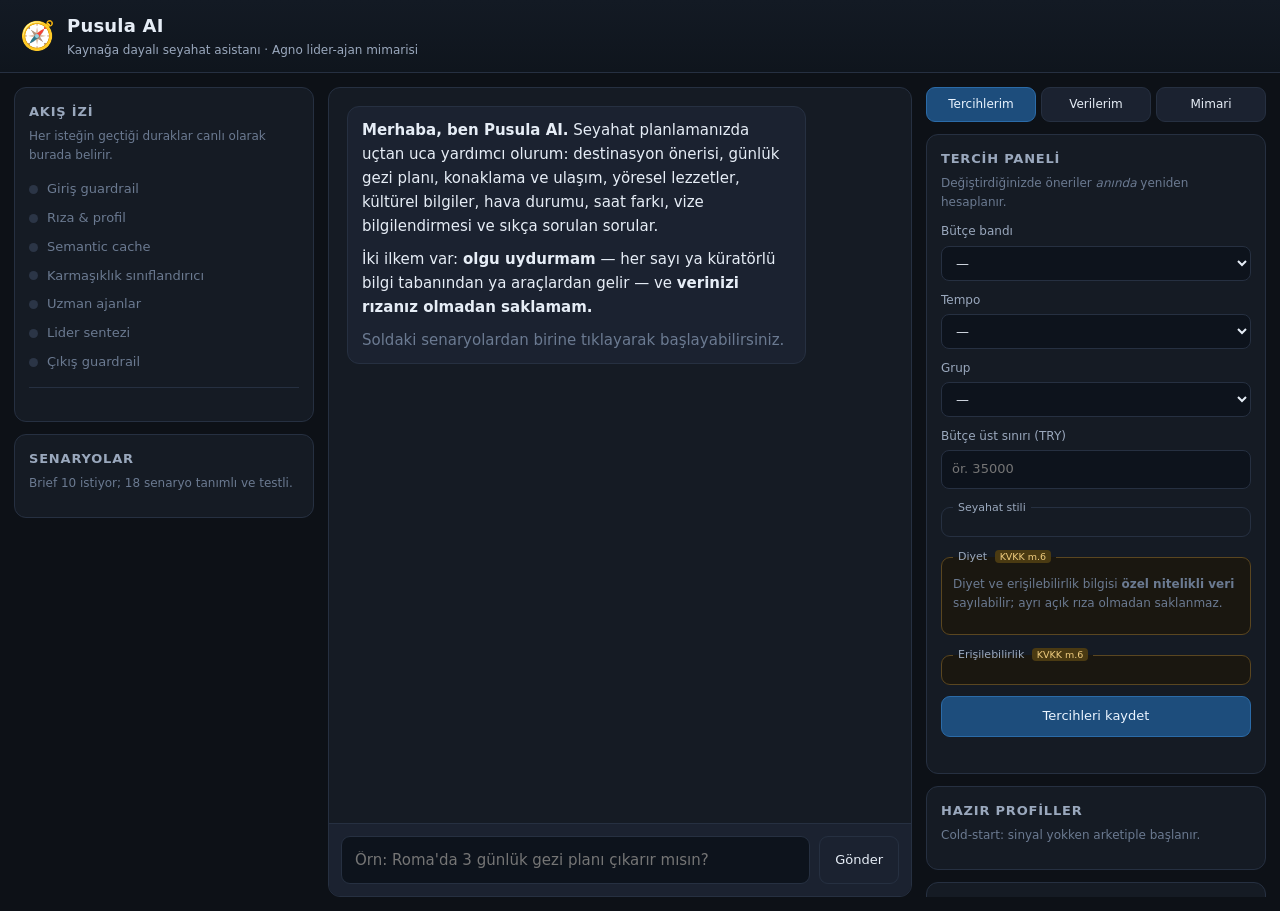
==== web/index.html @ 769e7e32 "Uygulama katmanı: 10 ajanlı ekip, 19 araç, plan doğrulayıcı, arayüz ve teslim paketi - app/: lider a" ====
<!DOCTYPE html>
<html lang="tr">
<head>
<meta charset="utf-8">
<meta name="viewport" content="width=device-width, initial-scale=1">
<title>Pusula AI — Seyahat Asistanı</title>
<link rel="icon" href="data:image/svg+xml,<svg xmlns='http://www.w3.org/2000/svg' viewBox='0 0 100 100'><text y='.9em' font-size='90'>🧭</text></svg>">
<link rel="stylesheet" href="/web/style.css">
</head>
<body>

<header class="topbar">
  <div class="brand">
    <span class="logo">🧭</span>
    <div>
      <h1>Pusula AI</h1>
      <p>Kaynağa dayalı seyahat asistanı · Agno lider-ajan mimarisi</p>
    </div>
  </div>
  <div class="mode" id="mode-badges"></div>
</header>

<main class="layout">

  <!-- ───────── SOL: akış ve senaryolar ───────── -->
  <aside class="panel left">
    <section class="card">
      <h2>Akış izi</h2>
      <p class="hint">Her isteğin geçtiği duraklar canlı olarak burada belirir.</p>
      <ol class="pipeline" id="pipeline">
        <li data-step="guardrail"><span class="dot"></span>Giriş guardrail</li>
        <li data-step="profile"><span class="dot"></span>Rıza &amp; profil</li>
        <li data-step="cache"><span class="dot"></span>Semantic cache</li>
        <li data-step="classify"><span class="dot"></span>Karmaşıklık sınıflandırıcı</li>
        <li data-step="agent"><span class="dot"></span>Uzman ajanlar</li>
        <li data-step="llm"><span class="dot"></span>Lider sentezi</li>
        <li data-step="done"><span class="dot"></span>Çıkış guardrail</li>
      </ol>
      <div id="pipeline-detail" class="pipeline-detail"></div>
    </section>

    <section class="card">
      <h2>Senaryolar</h2>
      <p class="hint">Brief 10 istiyor; 18 senaryo tanımlı ve testli.</p>
      <div id="scenarios" class="scenarios"></div>
    </section>
  </aside>

  <!-- ───────── ORTA: sohbet ───────── -->
  <section class="panel chat">
    <div id="messages" class="messages">
      <div class="msg bot">
        <div class="bubble">
          <p><strong>Merhaba, ben Pusula AI.</strong> Seyahat planlamanızda uçtan uca yardımcı olurum:
          destinasyon önerisi, günlük gezi planı, konaklama ve ulaşım, yöresel lezzetler,
          kültürel bilgiler, hava durumu, saat farkı, vize bilgilendirmesi ve sıkça sorulan sorular.</p>
          <p>İki ilkem var: <strong>olgu uydurmam</strong> — her sayı ya küratörlü bilgi tabanından
          ya araçlardan gelir — ve <strong>verinizi rızanız olmadan saklamam.</strong></p>
          <p class="muted">Soldaki senaryolardan birine tıklayarak başlayabilirsiniz.</p>
        </div>
      </div>
    </div>

    <form id="composer" class="composer">
      <input id="input" type="text" autocomplete="off" maxlength="4000"
             placeholder="Örn: Roma'da 3 günlük gezi planı çıkarır mısın?">
      <button type="submit" id="send">Gönder</button>
    </form>
  </section>

  <!-- ───────── SAĞ: tercih + KVKK ───────── -->
  <aside class="panel right">
    <nav class="tabs">
      <button class="tab active" data-tab="prefs">Tercihlerim</button>
      <button class="tab" data-tab="kvkk">Verilerim</button>
      <button class="tab" data-tab="arch">Mimari</button>
    </nav>

    <div class="tabpane active" id="tab-prefs">
      <section class="card">
        <h2>Tercih paneli</h2>
        <p class="hint">Değiştirdiğinizde öneriler <em>anında</em> yeniden hesaplanır.</p>

        <label>Bütçe bandı
          <select id="pref-budget">
            <option value="">—</option>
            <option value="ekonomik">Ekonomik</option>
            <option value="orta">Orta</option>
            <option value="konforlu">Konforlu</option>
            <option value="luks">Lüks</option>
          </select>
        </label>

        <label>Tempo
          <select id="pref-pace">
            <option value="">—</option>
            <option value="sakin">Sakin</option>
            <option value="dengeli">Dengeli</option>
            <option value="yogun">Yoğun</option>
          </select>
        </label>

        <label>Grup
          <select id="pref-group">
            <option value="">—</option>
            <option value="yalniz">Yalnız</option>
            <option value="cift">Çift</option>
            <option value="aile_cocuklu">Çocuklu aile</option>
            <option value="arkadas_grubu">Arkadaş grubu</option>
            <option value="is">İş</option>
          </select>
        </label>

        <label>Bütçe üst sınırı (TRY)
          <input id="pref-budget-total" type="number" min="0" step="1000" placeholder="ör. 35000">
        </label>

        <fieldset>
          <legend>Seyahat stili</legend>
          <div class="chips" id="pref-styles"></div>
        </fieldset>

        <fieldset class="sensitive">
          <legend>Diyet <span class="badge m6">KVKK m.6</span></legend>
          <div class="chips" id="pref-diet"></div>
          <p class="hint">Diyet ve erişilebilirlik bilgisi <strong>özel nitelikli veri</strong>
             sayılabilir; ayrı açık rıza olmadan saklanmaz.</p>
        </fieldset>

        <fieldset class="sensitive">
          <legend>Erişilebilirlik <span class="badge m6">KVKK m.6</span></legend>
          <div class="chips" id="pref-access"></div>
        </fieldset>

        <button id="save-prefs" class="primary">Tercihleri kaydet</button>
        <p id="pref-status" class="status"></p>
      </section>

      <section class="card">
        <h2>Hazır profiller</h2>
        <p class="hint">Cold-start: sinyal yokken arketiple başlanır.</p>
        <div class="chips" id="personas"></div>
      </section>

      <section class="card">
        <h2>Öneriler <span class="hint">skorlanmış</span></h2>
        <div id="recommendations"></div>
      </section>
    </div>

    <div class="tabpane" id="tab-kvkk">
      <section class="card">
        <h2>Rıza kademeleri</h2>
        <p class="hint">Ayrı ayrı verilir, istediğiniz an geri alınır.</p>
        <label class="switch"><input type="checkbox" id="consent-personalization">
          <span>Kişiselleştirme — tercihlerim saklansın</span></label>
        <label class="switch"><input type="checkbox" id="consent-sensitive">
          <span>Özel nitelikli veriler (m.6) — diyet / erişilebilirlik saklansın</span></label>
        <label class="switch"><input type="checkbox" id="consent-marketing">
          <span>Kampanya iletileri</span></label>
        <p id="consent-status" class="status"></p>
      </section>

      <section class="card">
        <h2>Verilerim</h2>
        <div class="row">
          <button id="btn-export">Verilerimi göster</button>
          <button id="btn-delete" class="danger">Verilerimi sil</button>
        </div>
        <pre id="kvkk-output" class="output"></pre>
      </section>

      <section class="card">
        <h2>Denetim izi</h2>
        <p class="hint">Kayıtlar ham kimlik değil hash taşır, kişisel içerik barındırmaz.</p>
        <div id="audit" class="audit"></div>
      </section>
    </div>

    <div class="tabpane" id="tab-arch">
      <section class="card">
        <h2>Uzman ajanlar</h2>
        <div id="roster"></div>
      </section>
      <section class="card">
        <h2>Araç katmanı</h2>
        <div id="toolcat"></div>
      </section>
      <section class="card">
        <h2>Çalışma modu</h2>
        <pre id="runtime" class="output"></pre>
      </section>
    </div>
  </aside>
</main>

<script src="/web/app.js"></script>
</body>
</html>
---- web/style.css ----
/* Pusula AI — arayüz stili
   Tek dosya, dış bağımlılık yok (CDN çağrısı yok): video çekimi sırasında ağ hatası
   arayüzü bozmasın (CLAUDE.md kural 2 ile aynı gerekçe). */

:root {
  --bg: #0d1117;
  --panel: #151b24;
  --panel-2: #1b2230;
  --line: #263041;
  --ink: #e6edf6;
  --ink-dim: #9aa8bd;
  --ink-faint: #6b7a91;
  --accent: #4aa8ff;
  --accent-soft: #16304d;
  --ok: #3fb950;
  --warn: #d29922;
  --danger: #f85149;
  --t0: #3fb950;
  --t1: #4aa8ff;
  --t2: #d29922;
  --t3: #a371f7;
  --radius: 12px;
}

* { box-sizing: border-box; }

body {
  margin: 0;
  background: var(--bg);
  color: var(--ink);
  font: 15px/1.6 -apple-system, "Segoe UI", Roboto, "Helvetica Neue", system-ui, sans-serif;
  -webkit-font-smoothing: antialiased;
}

/* ── Üst bar ─────────────────────────────────────────── */
.topbar {
  display: flex; align-items: center; justify-content: space-between;
  gap: 16px; padding: 12px 20px;
  background: linear-gradient(180deg, #131a24, #0f151d);
  border-bottom: 1px solid var(--line);
  position: sticky; top: 0; z-index: 20;
}
.brand { display: flex; align-items: center; gap: 12px; }
.logo { font-size: 28px; }
.topbar h1 { margin: 0; font-size: 18px; letter-spacing: .2px; }
.topbar p { margin: 0; font-size: 12px; color: var(--ink-dim); }
.mode { display: flex; gap: 6px; flex-wrap: wrap; justify-content: flex-end; }

.pill {
  font-size: 11px; padding: 3px 9px; border-radius: 999px;
  border: 1px solid var(--line); background: var(--panel-2); color: var(--ink-dim);
  white-space: nowrap;
}
.pill.on { border-color: #1f6f3f; background: #10261a; color: #7ee2a0; }
.pill.off { border-color: #6a4a1c; background: #2a1f0d; color: #e8c07a; }

/* ── Yerleşim ────────────────────────────────────────── */
.layout {
  display: grid;
  grid-template-columns: 300px minmax(0, 1fr) 340px;
  gap: 14px; padding: 14px;
  height: calc(100vh - 62px);
}
.panel { min-height: 0; overflow-y: auto; scrollbar-width: thin; }
.panel::-webkit-scrollbar { width: 8px; }
.panel::-webkit-scrollbar-thumb { background: #26303f; border-radius: 8px; }

.card {
  background: var(--panel); border: 1px solid var(--line);
  border-radius: var(--radius); padding: 14px; margin-bottom: 12px;
}
.card h2 { margin: 0 0 4px; font-size: 13px; text-transform: uppercase;
  letter-spacing: .8px; color: var(--ink-dim); font-weight: 600; }
.hint { margin: 0 0 10px; font-size: 12px; color: var(--ink-faint); }
.muted { color: var(--ink-faint); }

/* ── Akış izi ────────────────────────────────────────── */
.pipeline { list-style: none; margin: 0; padding: 0; }
.pipeline li {
  display: flex; align-items: center; gap: 9px;
  font-size: 13px; color: var(--ink-faint); padding: 4px 0;
  transition: color .2s;
}
.pipeline li .dot {
  width: 9px; height: 9px; border-radius: 50%;
  background: #2b3546; flex: none; transition: all .2s;
}
.pipeline li.active { color: var(--ink); }
.pipeline li.active .dot { background: var(--accent); box-shadow: 0 0 0 4px rgba(74,168,255,.16); }
.pipeline li.done { color: var(--ink-dim); }
.pipeline li.done .dot { background: var(--ok); }
.pipeline li.skipped .dot { background: #3a4354; }
.pipeline-detail { margin-top: 10px; font-size: 12px; color: var(--ink-dim);
  border-top: 1px solid var(--line); padding-top: 8px; min-height: 20px; }
.pipeline-detail div { margin: 3px 0; }
.pipeline-detail b { color: var(--ink); font-weight: 600; }

/* ── Senaryolar ──────────────────────────────────────── */
.scenarios { display: flex; flex-direction: column; gap: 5px; }
.scn {
  text-align: left; background: var(--panel-2); border: 1px solid var(--line);
  color: var(--ink-dim); border-radius: 8px; padding: 7px 9px;
  font-size: 12px; cursor: pointer; line-height: 1.35; font-family: inherit;
}
.scn:hover { border-color: var(--accent); color: var(--ink); }
.scn b { color: var(--ink); font-weight: 600; }
.scn .no { color: var(--ink-faint); font-variant-numeric: tabular-nums; }
.scn.star b::after { content: " ★"; color: var(--warn); }

/* ── Sohbet ──────────────────────────────────────────── */
.chat { display: flex; flex-direction: column; background: var(--panel);
  border: 1px solid var(--line); border-radius: var(--radius); overflow: hidden; }
.messages { flex: 1; overflow-y: auto; padding: 18px; scroll-behavior: smooth; }
.msg { display: flex; margin-bottom: 14px; }
.msg.user { justify-content: flex-end; }
.bubble {
  max-width: 84%; padding: 11px 14px; border-radius: 12px;
  background: var(--panel-2); border: 1px solid var(--line);
}
.msg.user .bubble { background: #17324f; border-color: #24507a; }
.bubble p { margin: 0 0 9px; }
.bubble p:last-child { margin-bottom: 0; }
.bubble h2, .bubble h3 { font-size: 15px; margin: 12px 0 6px; color: var(--accent); }
.bubble ul { margin: 6px 0; padding-left: 20px; }
.bubble li { margin: 3px 0; }
.bubble code { background: #0d1117; padding: 1px 5px; border-radius: 4px; font-size: 13px; }
.bubble hr { border: none; border-top: 1px solid var(--line); margin: 12px 0; }
.bubble em { color: var(--ink-dim); }

.trace { display: flex; gap: 5px; flex-wrap: wrap; margin-top: 10px;
  padding-top: 9px; border-top: 1px dashed var(--line); }
.tag { font-size: 10.5px; padding: 2px 7px; border-radius: 999px;
  background: #0e141d; border: 1px solid var(--line); color: var(--ink-dim); }
.tag.route-cache { border-color: #2f6f4a; color: #7ee2a0; }
.tag.route-fast { border-color: #2a5f8f; color: #8ec7ff; }
.tag.route-slow { border-color: #6a4a9c; color: #c4a5ff; }
.tag.route-blocked { border-color: #8b3a34; color: #ff9d95; }
.tag.guard { border-color: #6a4a1c; color: #e8c07a; }
.tag.tier-T0 { border-color: var(--t0); color: #8ee6a4; }
.tag.tier-T1 { border-color: var(--t1); color: #9ccfff; }
.tag.tier-T2 { border-color: var(--t2); color: #edc978; }
.tag.tier-T3 { border-color: var(--t3); color: #c9a9ff; }

.composer { display: flex; gap: 9px; padding: 12px; border-top: 1px solid var(--line);
  background: var(--panel-2); }
.composer input {
  flex: 1; background: #0d131c; border: 1px solid var(--line); color: var(--ink);
  border-radius: 9px; padding: 11px 13px; font: inherit; outline: none;
}
.composer input:focus { border-color: var(--accent); }
button {
  background: var(--panel-2); border: 1px solid var(--line); color: var(--ink);
  border-radius: 9px; padding: 9px 15px; cursor: pointer; font: inherit; font-size: 13px;
}
button:hover { border-color: var(--accent); }
button.primary { background: #1d4d7c; border-color: #2b6ba8; color: #eaf4ff; width: 100%; }
button.danger { border-color: #7a2f2a; color: #ff9d95; }
button.danger:hover { background: #2a1614; }
button:disabled { opacity: .5; cursor: not-allowed; }

/* ── Sağ panel ───────────────────────────────────────── */
.tabs { display: flex; gap: 5px; margin-bottom: 12px; }
.tab { flex: 1; font-size: 12px; padding: 7px 4px; }
.tab.active { background: #1d4d7c; border-color: #2b6ba8; color: #eaf4ff; }
.tabpane { display: none; }
.tabpane.active { display: block; }

label { display: block; font-size: 12px; color: var(--ink-dim); margin-bottom: 10px; }
select, input[type=number] {
  width: 100%; margin-top: 4px; background: #0d131c; border: 1px solid var(--line);
  color: var(--ink); border-radius: 8px; padding: 8px 10px; font: inherit; font-size: 13px;
}
fieldset { border: 1px solid var(--line); border-radius: 9px; padding: 9px 11px 11px;
  margin: 0 0 11px; }
fieldset.sensitive { border-color: #5a4620; background: #1a1710; }
legend { font-size: 11px; color: var(--ink-dim); padding: 0 5px; }
.badge { font-size: 9.5px; padding: 1px 5px; border-radius: 4px; margin-left: 4px; }
.badge.m6 { background: #4a3a12; color: #f0cd7f; }

.chips { display: flex; flex-wrap: wrap; gap: 5px; }
.chip {
  font-size: 11.5px; padding: 4px 9px; border-radius: 999px; cursor: pointer;
  background: #0d131c; border: 1px solid var(--line); color: var(--ink-dim);
  user-select: none;
}
.chip.on { background: #1d4d7c; border-color: #3d84c9; color: #eaf4ff; }

.switch { display: flex; align-items: flex-start; gap: 9px; margin-bottom: 11px;
  font-size: 12.5px; color: var(--ink); cursor: pointer; }
.switch input { margin-top: 3px; accent-color: var(--accent); flex: none; }

.row { display: flex; gap: 8px; }
.row button { flex: 1; }
.status { font-size: 11.5px; color: var(--ok); min-height: 16px; margin: 6px 0 0; }
.status.err { color: var(--danger); }

.output {
  background: #0a0e14; border: 1px solid var(--line); border-radius: 8px;
  padding: 10px; font-size: 11px; color: var(--ink-dim); max-height: 260px;
  overflow: auto; white-space: pre-wrap; word-break: break-word; margin: 9px 0 0;
  font-family: ui-monospace, "SF Mono", Menlo, Consolas, monospace;
}

.rec { border: 1px solid var(--line); border-radius: 9px; padding: 9px 11px;
  margin-bottom: 8px; background: var(--panel-2); }
.rec h4 { margin: 0 0 3px; font-size: 13.5px; }
.rec .score { float: right; font-size: 11px; color: var(--accent);
  font-variant-numeric: tabular-nums; }
.rec p { margin: 2px 0; font-size: 11.5px; color: var(--ink-dim); }
.rec .acts { display: flex; gap: 5px; margin-top: 7px; }
.rec .acts button { padding: 3px 9px; font-size: 11px; }
.bar { height: 4px; background: #0d131c; border-radius: 3px; overflow: hidden; margin-top: 5px; }
.bar span { display: block; height: 100%; background: var(--accent); }

.rejected { font-size: 11px; color: var(--ink-faint); border-top: 1px dashed var(--line);
  padding-top: 7px; margin-top: 7px; }

.agent-row { border-bottom: 1px solid var(--line); padding: 7px 0; font-size: 12px; }
.agent-row:last-child { border-bottom: none; }
.agent-row b { display: block; color: var(--ink); font-size: 12.5px; }
.agent-row .meta { color: var(--ink-faint); font-size: 11px; margin-top: 2px; }

.audit div { font-size: 11px; color: var(--ink-dim); padding: 3px 0;
  border-bottom: 1px solid #1b222d; font-family: ui-monospace, Menlo, monospace; }

.typing span { display: inline-block; width: 6px; height: 6px; margin-right: 3px;
  background: var(--ink-faint); border-radius: 50%; animation: blink 1.2s infinite; }
.typing span:nth-child(2) { animation-delay: .2s; }
.typing span:nth-child(3) { animation-delay: .4s; }
@keyframes blink { 0%, 60%, 100% { opacity: .25; } 30% { opacity: 1; } }

@media (max-width: 1200px) {
  .layout { grid-template-columns: 1fr; height: auto; }
  .panel { max-height: none; }
  .chat { min-height: 70vh; }
}
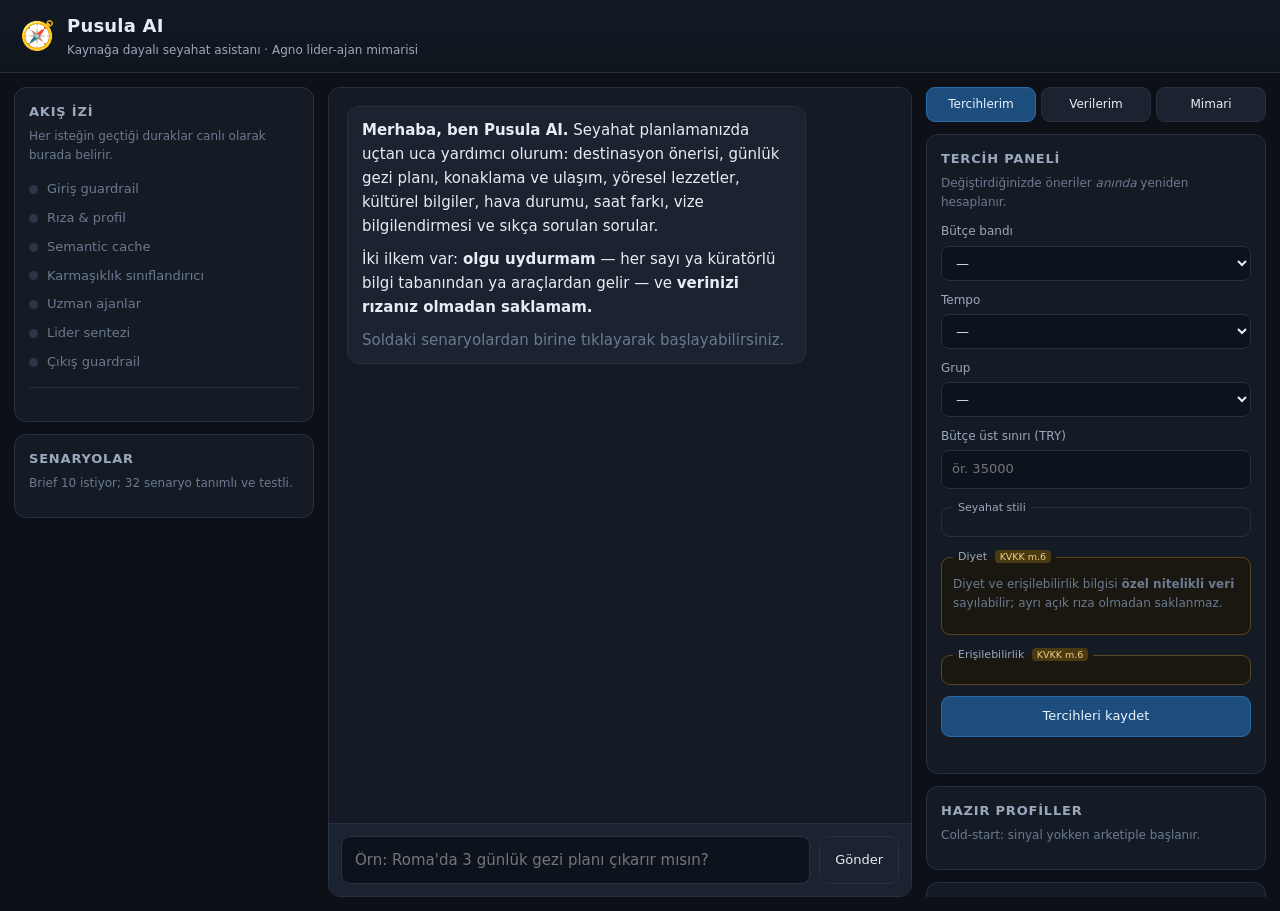
==== commit ef510ac1: "Arayüzdeki bayat senaryo sayısı düzeltildi (18 -> 32) Senaryo paneli "18 senaryo tanımlı ve testli" " ====
--- a/web/index.html
+++ b/web/index.html
@@ -41,7 +41,7 @@
 
     <section class="card">
       <h2>Senaryolar</h2>
-      <p class="hint">Brief 10 istiyor; 18 senaryo tanımlı ve testli.</p>
+      <p class="hint">Brief 10 istiyor; 32 senaryo tanımlı ve testli.</p>
       <div id="scenarios" class="scenarios"></div>
     </section>
   </aside>
